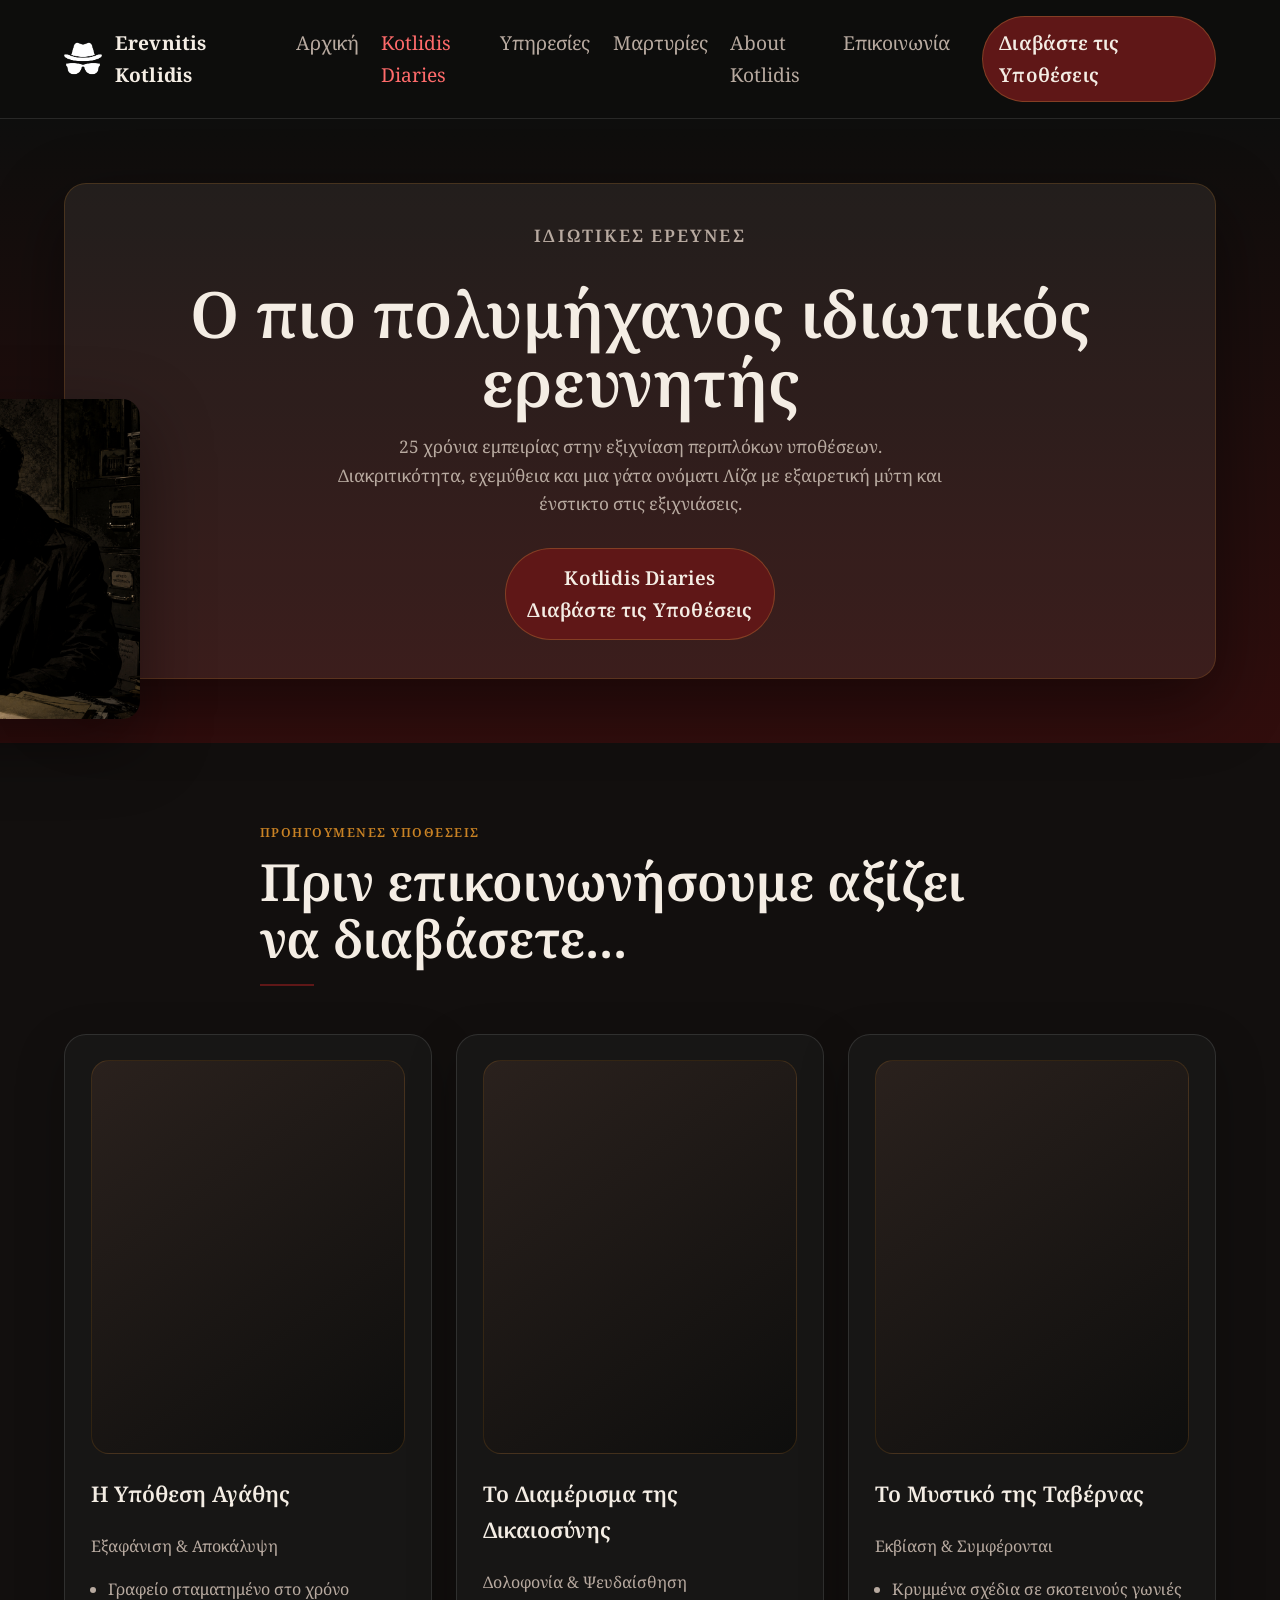
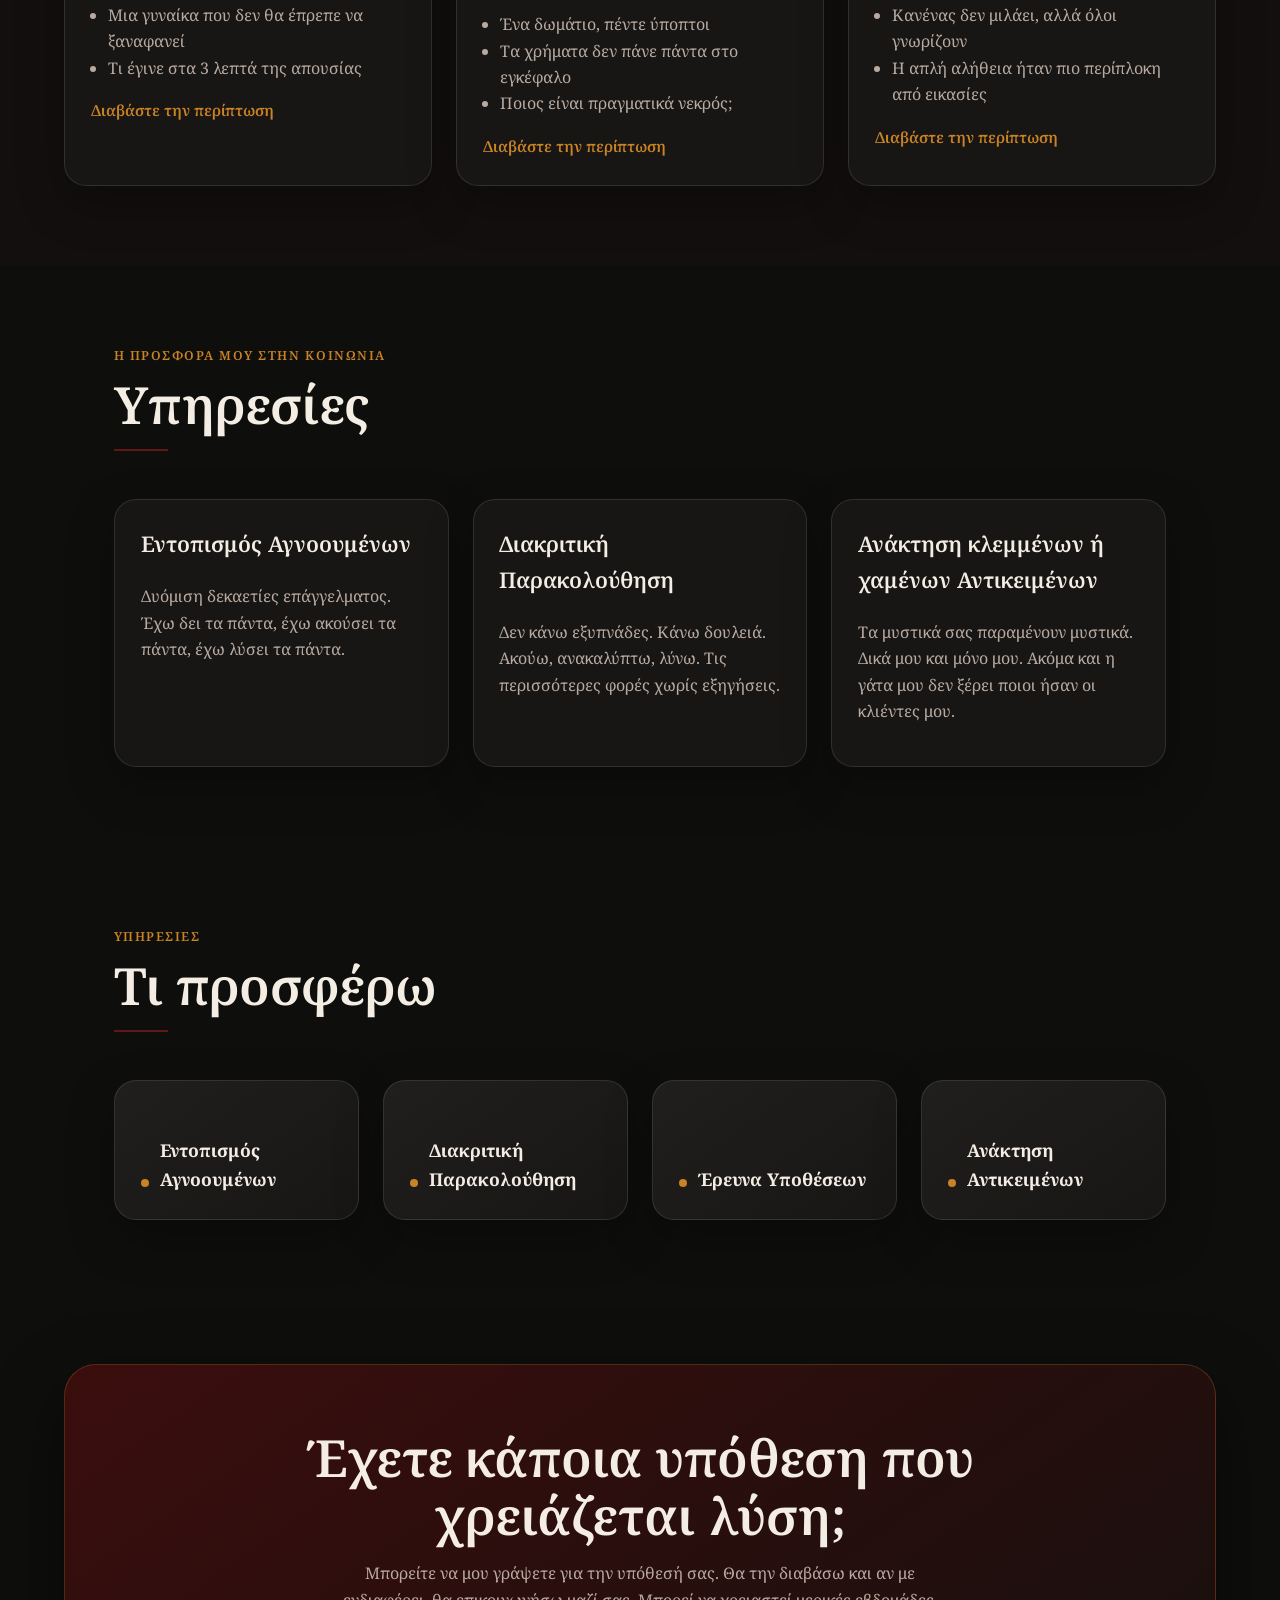
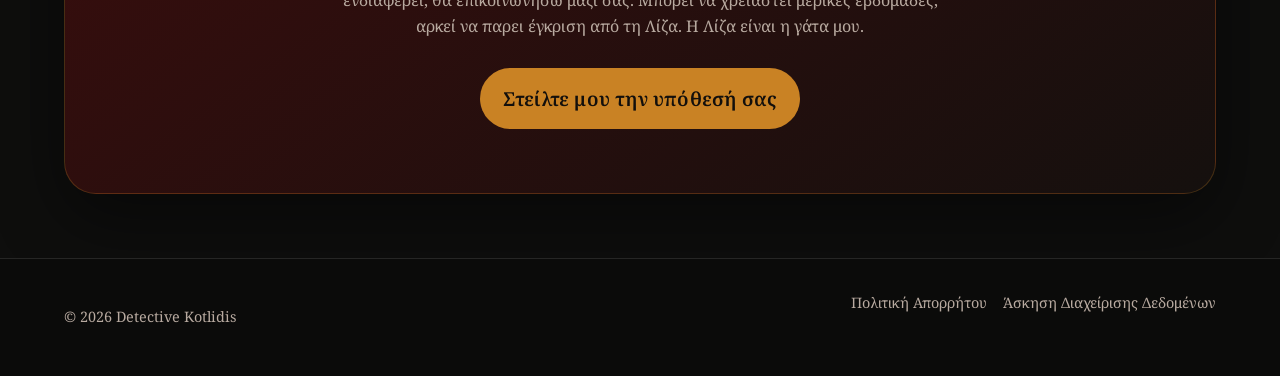
==== index.html @ f3c4bbe1 "Rename kotlidis-index.html to index.html" ====
<!DOCTYPE html>
<html lang="el">
<head>
  <meta charset="UTF-8" />
  <meta name="viewport" content="width=device-width, initial-scale=1.0" />

  <title>Erevnitis Kotlidis - Ιδιωτικές Έρευνες</title>

  <link rel="stylesheet" href="style.css" />
</head>

<body>

  <header class="site-header">
    <a href="#" class="logo">
      <img src="kotlidis_logo.png" alt="Detective Kotlidis Logo" class="logo-img">
      Erevnitis Kotlidis</a>

    <nav class="nav">
      <a href="#">Αρχική</a>
      <a href="#" class="diaries-link">Kotlidis Diaries</a>
      <a href="#">Υπηρεσίες</a>
      <a href="#">Μαρτυρίες</a>
      <a href="#">About Kotlidis</a>
      <a href="#">Επικοινωνία</a>
    </nav>

    <a href="#" class="btn btn-small">Διαβάστε τις Υποθέσεις</a>
  </header>

  <main>

    <section class="hero">
      <div class="hero-wrapper">
          <div class="hero-image">
        <img src="kotlidis-portrait.png" alt="Detective Kotlidis">
          </div>

        <div class="hero-content">
          <p class="eyebrow">Ιδιωτικές Έρευνες</p>

          <h1>Ο πιο πολυμήχανος ιδιωτικός ερευνητής</h1>

          <p>
            25 χρόνια εμπειρίας στην εξιχνίαση περιπλόκων υποθέσεων.<br> 
            Διακριτικότητα, εχεμύθεια και μια γάτα ονόματι Λίζα με εξαιρετική μύτη και ένστικτο στις εξιχνιάσεις.
          </p>

          <a href="#" class="btn">Kotlidis Diaries<br>Διαβάστε τις Υποθέσεις</a>
      

        </div>
      </div>
    </section>

    
    <section class="section muted">
      <div class="section-heading">
        <p class="eyebrow">Προηγούμενες Υποθέσεις</p>
        <h2>Πριν επικοινωνήσουμε αξίζει να διαβάσετε...</h2>
      </div>

      <div class="card-grid">
        <article class="therapist-card">
          <div class="avatar"></div>

          <h3>Η Υπόθεση Αγάθης</h3>
          <p>Εξαφάνιση & Αποκάλυψη</p>

          <ul>
            <li>Γραφείο σταματημένο στο χρόνο</li>
            <li>Μια γυναίκα που δεν θα έπρεπε να ξαναφανεί</li>
            <li>Τι έγινε στα 3 λεπτά της απουσίας</li>
          </ul>

          <a href="#">Διαβάστε την περίπτωση</a>
        </article>

        <article class="therapist-card">
          <div class="avatar"></div>

          <h3>Το Διαμέρισμα της Δικαιοσύνης</h3>
          <p>Δολοφονία & Ψευδαίσθηση</p>

          <ul>
            <li>Ένα δωμάτιο, πέντε ύποπτοι</li>
            <li>Τα χρήματα δεν πάνε πάντα στο εγκέφαλο</li>
            <li>Ποιος είναι πραγματικά νεκρός;</li>
          </ul>

          <a href="#">Διαβάστε την περίπτωση</a>
        </article>

        <article class="therapist-card">
          <div class="avatar"></div>

          <h3>Το Μυστικό της Ταβέρνας</h3>
          <p>Εκβίαση & Συμφέρονται</p>

          <ul>
            <li>Κρυμμένα σχέδια σε σκοτεινούς γωνιές</li>
            <li>Κανένας δεν μιλάει, αλλά όλοι γνωρίζουν</li>
            <li>Η απλή αλήθεια ήταν πιο περίπλοκη από εικασίες</li>
          </ul>

          <a href="#">Διαβάστε την περίπτωση</a>
        </article>
      </div>
    </section>

    <section class="intro section">
      <div class="section-heading">
        <p class="eyebrow">Η προσφορά μου στην κοινωνία</p>
        <h2>Υπηρεσίες</h2>
      </div>

      <div class="three-columns">
        <article>
          <h3>Εντοπισμός Αγνοουμένων</h3>
          <p>
            Δυόμιση δεκαετίες επάγγελματος. 
            Έχω δει τα πάντα, έχω ακούσει τα πάντα, έχω λύσει τα πάντα.
          </p>
        </article>

        <article>
          <h3>Διακριτική Παρακολούθηση</h3>
          <p>
            Δεν κάνω εξυπνάδες. Κάνω δουλειά. Ακούω, ανακαλύπτω, λύνω. 
            Τις περισσότερες φορές χωρίς εξηγήσεις.
          </p>
        </article>

        <article>
          <h3>Ανάκτηση κλεμμένων ή χαμένων Αντικειμένων</h3>
          <p>
            Τα μυστικά σας παραμένουν μυστικά. Δικά μου και μόνο μου. 
            Ακόμα και η γάτα μου δεν ξέρει ποιοι ήσαν οι κλιέντες μου.
          </p>
        </article>
      </div>
    </section>

    <section class="section">
      <div class="section-heading">
        <p class="eyebrow">Υπηρεσίες</p>
        <h2>Τι προσφέρω</h2>
      </div>

      <div class="service-grid">
        <a href="#" class="service-card">Εντοπισμός Αγνοουμένων</a>
        <a href="#" class="service-card">Διακριτική Παρακολούθηση</a>
        <a href="#" class="service-card">Έρευνα Υποθέσεων</a>
        <a href="#" class="service-card">Ανάκτηση Αντικειμένων</a>
      </div>
    </section>

    <section class="cta">
      <h2>Έχετε κάποια υπόθεση που χρειάζεται λύση;</h2>

      <p>
        Μπορείτε να μου γράψετε για την υπόθεσή σας. Θα την διαβάσω και αν με ενδιαφέρει, θα επικοινωνήσω μαζί σας. 
        Μπορεί να χρειαστεί μερικές εβδομάδες, αρκεί να παρει έγκριση από τη Λίζα. Η Λίζα είναι η γάτα μου.
      </p>

      <a href="#" class="btn">Στείλτε μου την υπόθεσή σας</a>
    </section>

  </main>

  <footer class="site-footer">
    <p>© 2026 Detective Kotlidis</p>

    <nav>
      <a href="#">Πολιτική Απορρήτου</a>
      <a href="#">Άσκηση Διαχείρισης Δεδομένων</a>
    </nav>
  </footer>

</body>
</html>
---- style.css ----
@import url("https://fonts.googleapis.com/css2?family=Noto+Serif:ital,wght@0,400;0,500;0,600;0,700;1,400&display=swap");

:root {
  --bg: #0e0e0d;
  --paper: #171615;
  --paper-soft: #211f1d;
  --text: #f4ede4;
  --muted: #b8aaa0;

  --red: #5f1717;
  --red-deep: #3b0d0d;
  --red-hover: #7a2020;

  --gold: #c98224;
  --gold-soft: #e0a047;

  --line: rgba(255, 255, 255, 0.11);
  --shadow: rgba(0, 0, 0, 0.45);

  --radius: 22px;
  --max: 1180px;
}

* {
  box-sizing: border-box;
}

html {
  scroll-behavior: smooth;
}

body {
  margin: 0;
  font-family: "Noto Serif", Georgia, "Times New Roman", serif;
  color: var(--text);
  background: var(--bg);
  line-height: 1.65;
}

a {
  color: inherit;
  text-decoration: none;
}

img {
  max-width: 100%;
  display: block;
}

/* Header */

.site-header {
  position: sticky;
  top: 0;
  z-index: 10;
  display: flex;
  align-items: center;
  justify-content: space-between;
  gap: 2rem;
  padding: 1rem 5vw;
  background: rgba(14, 14, 13, 0.9);
  backdrop-filter: blur(14px);
  border-bottom: 1px solid var(--line);
}

.logo {
  display: flex;
  align-items: center;
  gap: 0.8rem;
  font-size: 1.2rem;
  font-weight: 700;
  color: var(--text);
  letter-spacing: 0.01em;
}

.logo-img {
  width: 38px;
  height: 38px;
  object-fit: contain;
}

.nav {
  display: flex;
  gap: 1.4rem;
  font-size: 1.2rem;
}

.nav a {
  color: var(--muted);
  transition: color 0.2s ease;
}

.nav a:hover {
  color: var(--gold-soft);
}

.nav a.diaries-link {
  color: #ff6b6b !important;
}

.nav a.diaries-link:hover {
  color: #ffa8a8 !important;
}

/* Buttons */

.btn {
  display: inline-block;
  padding: 0.85rem 1.35rem;
  border-radius: 999px;
  background: var(--red);
  color: var(--text);
  font-size: 1.2rem;
  font-weight: 600;
  letter-spacing: 0.01em;
  border: 1px solid rgba(224, 160, 71, 0.28);
  transition: transform 0.2s ease, background 0.2s ease, border-color 0.2s ease;
}

.btn:hover {
  transform: translateY(-1px);
  background: var(--red-hover);
  border-color: var(--gold);
}

.btn-small {
  padding: 0.65rem 1rem;
}

/* Hero */

.hero {
  min-height: 48vh;
  display: flex;
  align-items: center;
  justify-content: center;
  padding: 4rem 5vw;
  background:
    linear-gradient(
      rgba(14, 14, 13, 0.72),
      rgba(59, 13, 13, 0.78)
    ),
    url("hero-image.jpg") center / cover;
}

.hero-wrapper {
  display: flex;
  flex-direction: row-reverse;
  align-items: center;
  gap: 3rem;
  max-width: 1200px;
  position: relative;
}

.hero-image {
  width: 320px;
  position: absolute;
  right: 50%;
  top: 50%;
  transform: translateY(-10%) translateX(-500px);
  z-index: 2;
}

.hero-image img {
  width: 100%;
  border-radius: 18px;
  box-shadow: 0 24px 70px var(--shadow);
}

.hero-content {
  flex: 1;
  max-width: none;
  text-align: center;
  padding: 2.35rem;
  border-radius: var(--radius);
  background: rgba(183, 177, 166, 0.1);
  border: 1px solid rgba(201, 130, 36, 0.22);
  box-shadow: 0 24px 70px var(--shadow);
  position: relative;
  z-index: 1;
}

.hero h1 {
  margin: 0 0 1rem;
  font-size: clamp(2.15rem, 5vw, 4.25rem);
  line-height: 1.08;
  color: var(--text);
  font-weight: 600;
}

.hero p {
  max-width: 650px;
  margin: 0 auto 1.8rem;
  font-size: 1.08rem;
  color: var(--muted);
}

/* Sections */

.section {
  max-width: var(--max);
  margin: 0 auto;
  padding: 5rem 5vw;
}

.muted {
  max-width: none;
  background: #120f0e;
}

.muted > * {
  max-width: var(--max);
  margin-left: auto;
  margin-right: auto;
}

.section-heading {
  max-width: 760px;
  margin-bottom: 3rem;
}

.eyebrow {
  margin: 0 0 0.6rem;
  font-size: 0.78rem;
  text-transform: uppercase;
  letter-spacing: 0.12em;
  color: var(--gold);
  font-weight: 600;
}

h2 {
  margin: 0;
  font-size: clamp(2rem, 4vw, 3.5rem);
  line-height: 1.12;
  color: var(--text);
  font-weight: 600;
}

h2::after {
  content: "";
  display: block;
  width: 54px;
  height: 2px;
  margin-top: 1rem;
  background: var(--red);
}

.hero h1::after,
.cta h2::after {
  display: none;
}

h3 {
  margin-top: 0;
  font-size: 1.35rem;
  color: var(--text);
  font-weight: 600;
}

/* Layout grids */

.three-columns,
.card-grid,
.service-grid {
  display: grid;
  gap: 1.5rem;
}

.three-columns {
  grid-template-columns: repeat(3, 1fr);
}

.card-grid {
  grid-template-columns: repeat(3, 1fr);
}

.service-grid {
  grid-template-columns: repeat(4, 1fr);
}

.two-sections {
  display: grid;
  grid-template-columns: 1fr 1fr;
  gap: 2rem;
  max-width: var(--max);
  margin: 0 auto;
}

.two-sections .section {
  margin: 0;
}

/* Cards */

.three-columns article,
.therapist-card,
.service-card {
  background: var(--paper);
  border: 1px solid var(--line);
  border-radius: var(--radius);
  padding: 1.6rem;
  box-shadow: 0 18px 48px rgba(0, 0, 0, 0.26);
  transition: border-color 0.2s ease, transform 0.2s ease;
}

.three-columns article:hover,
.therapist-card:hover,
.service-card:hover {
  border-color: rgba(201, 130, 36, 0.42);
  transform: translateY(-2px);
}

.three-columns article p,
.therapist-card p,
.therapist-card li {
  color: var(--muted);
}

/* Therapist cards (now Case cards) */

.therapist-card {
  min-height: 420px;
}

.therapist-card ul {
  padding-left: 1.1rem;
}

.therapist-card a {
  color: var(--gold);
  font-size: 0.95rem;
  font-weight: 600;
}

.therapist-card a:hover {
  color: var(--gold-soft);
}

.avatar {
  width: 100%;
  aspect-ratio: 4 / 5;
  border-radius: 18px;
  margin-bottom: 1.4rem;
  background:
    linear-gradient(
      145deg,
      #2a211d,
      #0e0e0d
    );
  border: 1px solid rgba(201, 130, 36, 0.18);
}

/* Service cards */

.service-card {
  min-height: 140px;
  display: flex;
  align-items: flex-end;
  font-size: 1.1rem;
  font-weight: 700;
  color: var(--text);
  background:
    linear-gradient(
      145deg,
      var(--paper-soft),
      var(--paper)
    );
}

.service-card::before {
  content: "";
  width: 8px;
  height: 8px;
  margin-right: 0.7rem;
  margin-bottom: 0.45rem;
  border-radius: 50%;
  background: var(--gold);
  flex: 0 0 auto;
}

/* CTA */

.cta {
  margin: 4rem 5vw;
  padding: 4rem 2rem;
  text-align: center;
  border-radius: 32px;
  background:
    linear-gradient(
      145deg,
      var(--red-deep),
      #15100e
    );
  color: var(--text);
  border: 1px solid rgba(201, 130, 36, 0.26);
  box-shadow: 0 24px 70px var(--shadow);
}

.cta h2 {
  max-width: 760px;
  margin: 0 auto 1rem;
}

.cta p {
  max-width: 620px;
  margin: 0 auto 1.8rem;
  color: var(--muted);
}

.cta .btn {
  background: var(--gold);
  color: #120f0c;
  border-color: transparent;
}

.cta .btn:hover {
  background: var(--gold-soft);
}

/* Footer */

.site-footer {
  display: flex;
  justify-content: space-between;
  gap: 2rem;
  padding: 2rem 5vw;
  border-top: 1px solid var(--line);
  font-size: 0.9rem;
  color: var(--muted);
  background: #0b0b0a;
}

.site-footer nav {
  display: flex;
  gap: 1rem;
}

.site-footer a {
  color: var(--muted);
}

.site-footer a:hover {
  color: var(--gold-soft);
}

/* Responsive */

@media (max-width: 900px) {
  .site-header {
    flex-wrap: wrap;
  }

  .nav {
    order: 3;
    width: 100%;
    overflow-x: auto;
    padding-bottom: 0.2rem;
  }

  .hero {
    min-height: auto;
    padding: 3.5rem 5vw;
  }

  .hero-content {
    padding: 2rem;
  }

  .hero h1 {
    font-size: clamp(2rem, 10vw, 3.35rem);
  }

  .three-columns,
  .card-grid,
  .service-grid {
    grid-template-columns: 1fr;
  }

  .site-footer {
    flex-direction: column;
  }
}
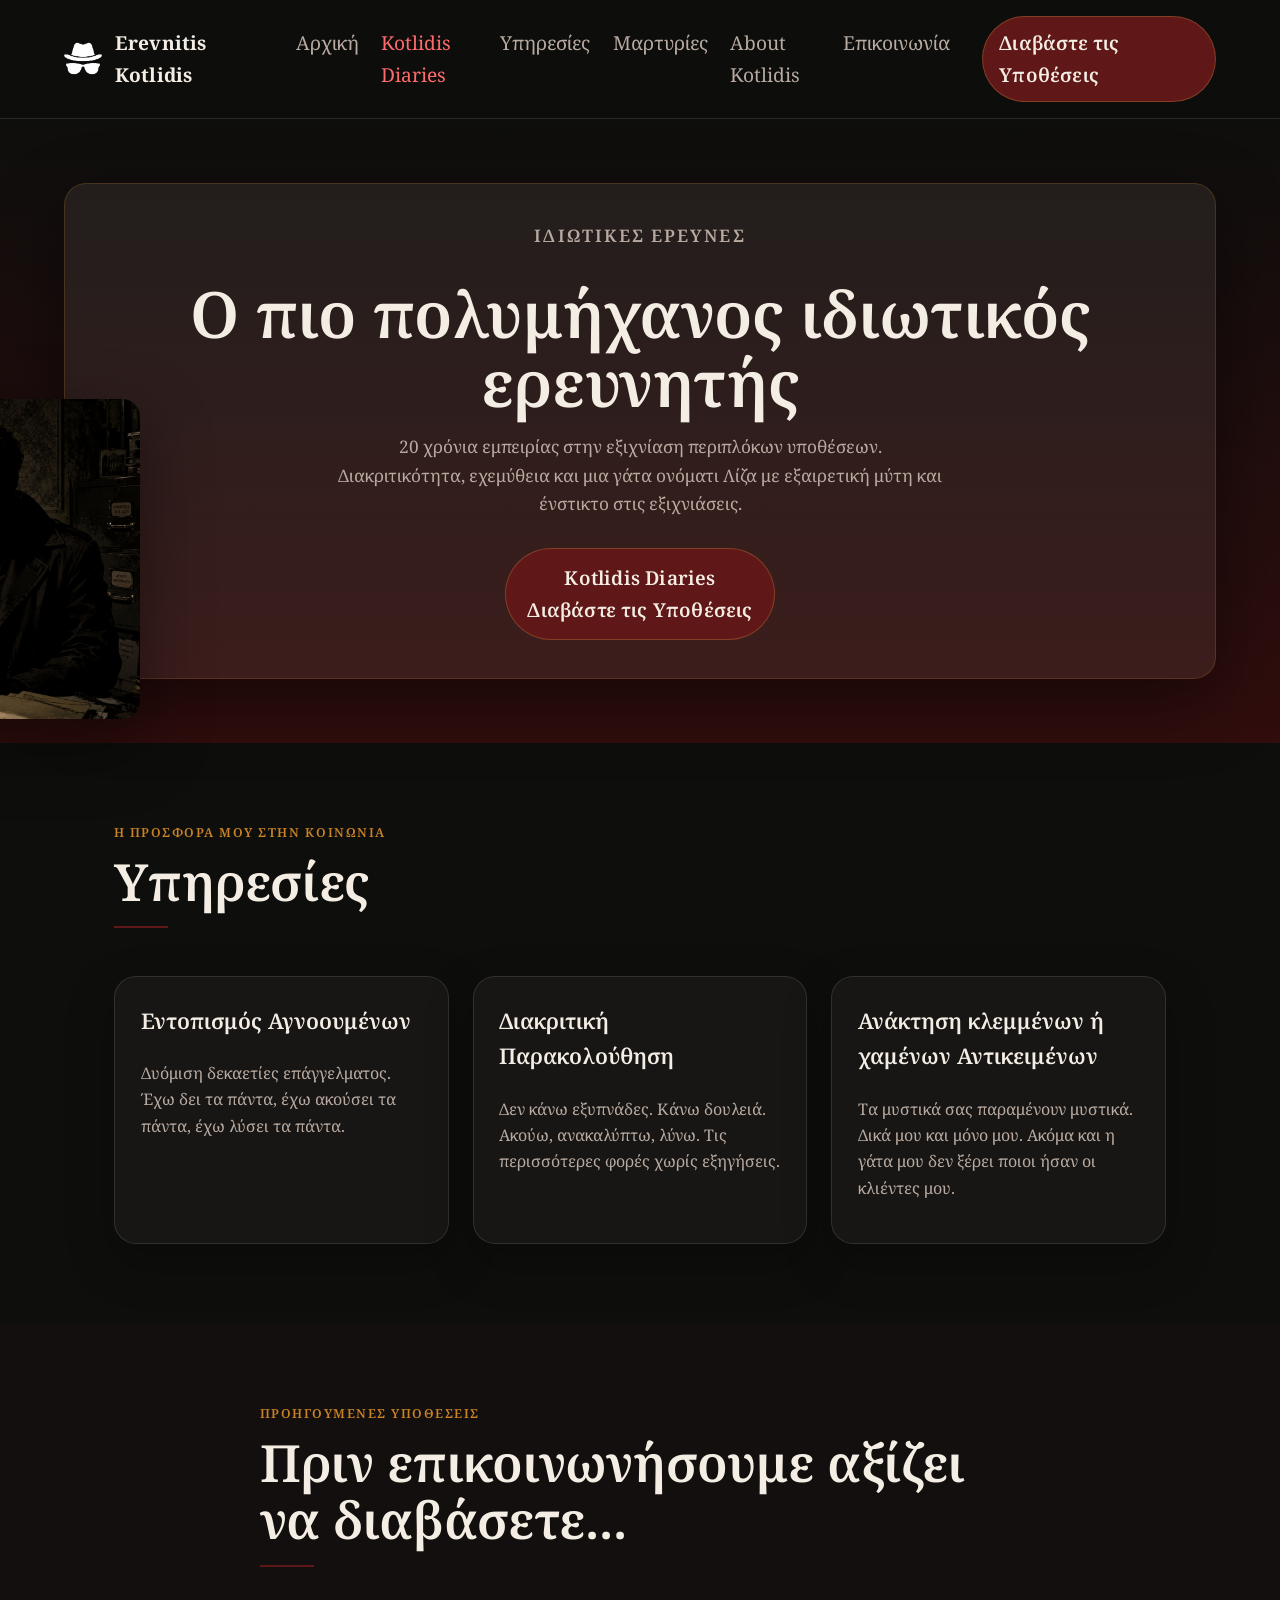
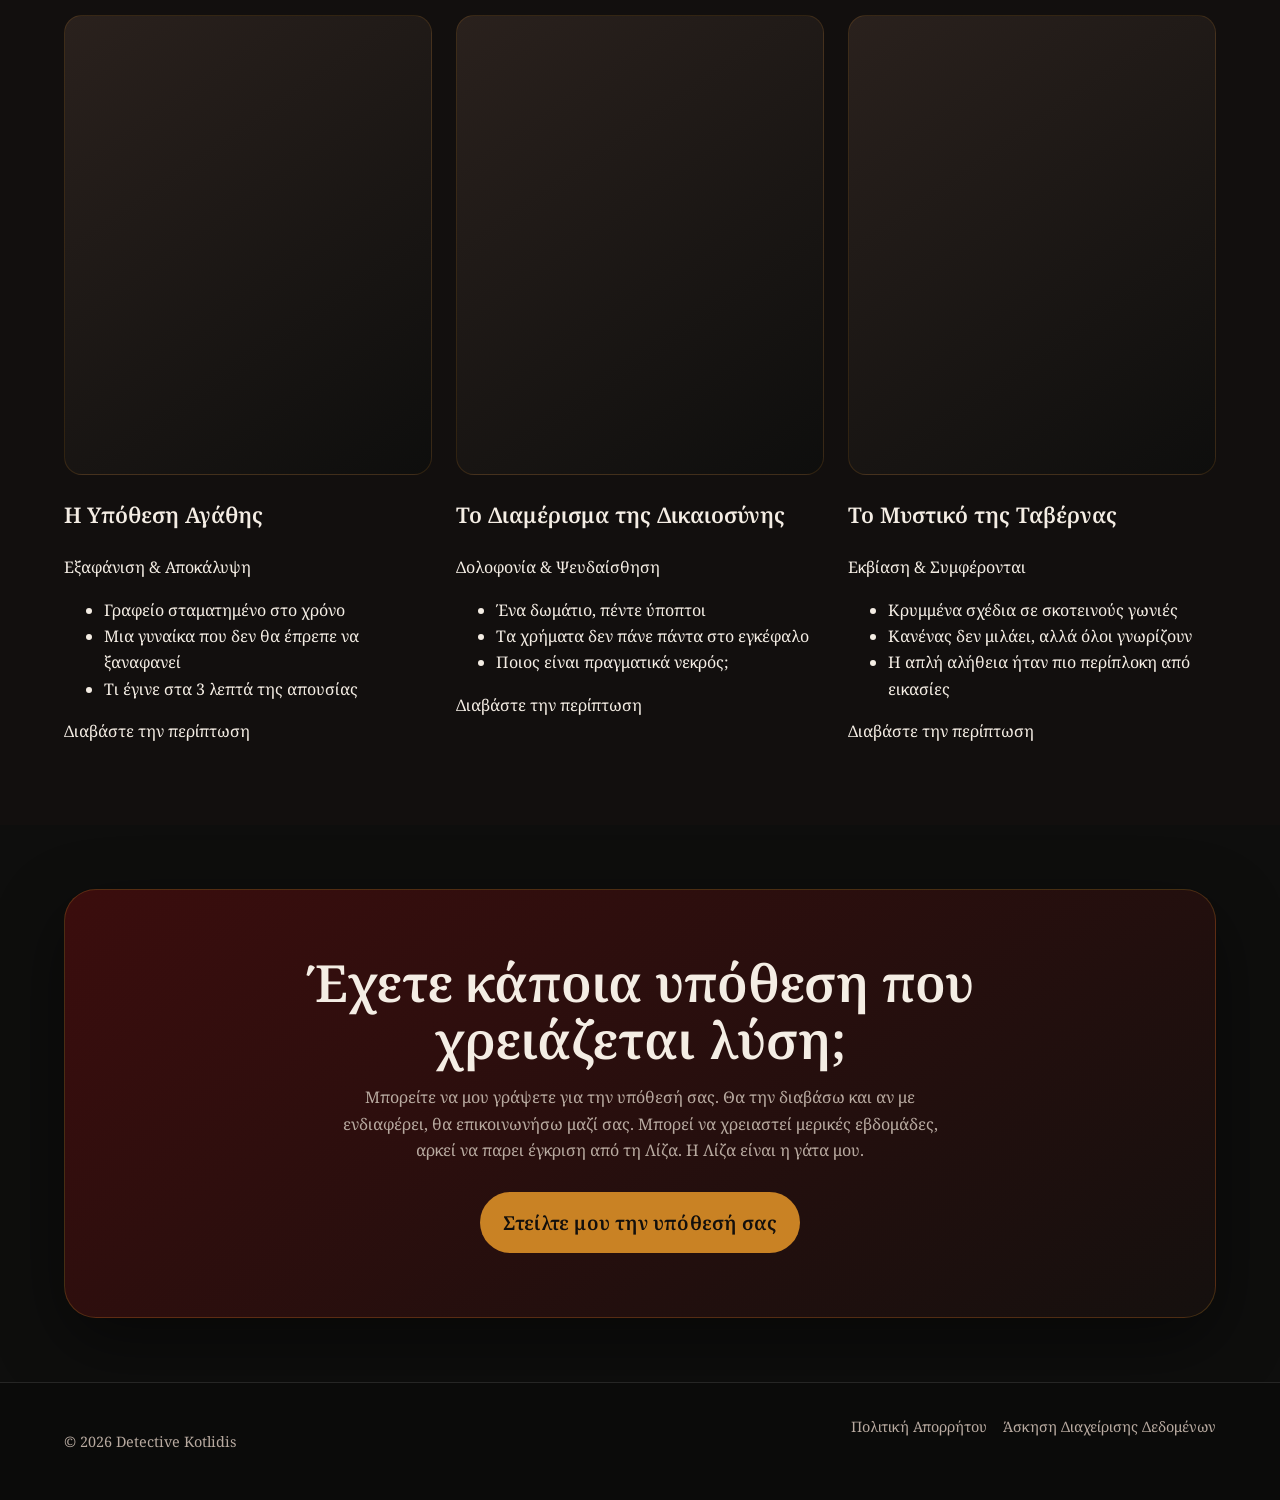
==== commit 11ef888d: "Update navigation links and add services section" ====
--- a/index.html
+++ b/index.html
@@ -17,15 +17,15 @@
       Erevnitis Kotlidis</a>
 
     <nav class="nav">
-      <a href="#">Αρχική</a>
-      <a href="#" class="diaries-link">Kotlidis Diaries</a>
-      <a href="#">Υπηρεσίες</a>
+      <a href="index.html">Αρχική</a>
+      <a href="kotlidis-diaries.html" class="diaries-link">Kotlidis Diaries</a>
+      <a href="#services">Υπηρεσίες</a>
       <a href="#">Μαρτυρίες</a>
       <a href="#">About Kotlidis</a>
       <a href="#">Επικοινωνία</a>
     </nav>
 
-    <a href="#" class="btn btn-small">Διαβάστε τις Υποθέσεις</a>
+    <a href="kotlidis-diaries.html" class="btn btn-small">Διαβάστε τις Υποθέσεις</a>
   </header>
 
   <main>
@@ -42,73 +42,18 @@
           <h1>Ο πιο πολυμήχανος ιδιωτικός ερευνητής</h1>
 
           <p>
-            25 χρόνια εμπειρίας στην εξιχνίαση περιπλόκων υποθέσεων.<br> 
+            20 χρόνια εμπειρίας στην εξιχνίαση περιπλόκων υποθέσεων.<br> 
             Διακριτικότητα, εχεμύθεια και μια γάτα ονόματι Λίζα με εξαιρετική μύτη και ένστικτο στις εξιχνιάσεις.
           </p>
 
-          <a href="#" class="btn">Kotlidis Diaries<br>Διαβάστε τις Υποθέσεις</a>
+          <a href="kotlidis-diaries.html" class="btn">Kotlidis Diaries<br>Διαβάστε τις Υποθέσεις</a>
       
 
         </div>
       </div>
     </section>
 
-    
-    <section class="section muted">
-      <div class="section-heading">
-        <p class="eyebrow">Προηγούμενες Υποθέσεις</p>
-        <h2>Πριν επικοινωνήσουμε αξίζει να διαβάσετε...</h2>
-      </div>
-
-      <div class="card-grid">
-        <article class="therapist-card">
-          <div class="avatar"></div>
-
-          <h3>Η Υπόθεση Αγάθης</h3>
-          <p>Εξαφάνιση & Αποκάλυψη</p>
-
-          <ul>
-            <li>Γραφείο σταματημένο στο χρόνο</li>
-            <li>Μια γυναίκα που δεν θα έπρεπε να ξαναφανεί</li>
-            <li>Τι έγινε στα 3 λεπτά της απουσίας</li>
-          </ul>
-
-          <a href="#">Διαβάστε την περίπτωση</a>
-        </article>
-
-        <article class="therapist-card">
-          <div class="avatar"></div>
-
-          <h3>Το Διαμέρισμα της Δικαιοσύνης</h3>
-          <p>Δολοφονία & Ψευδαίσθηση</p>
-
-          <ul>
-            <li>Ένα δωμάτιο, πέντε ύποπτοι</li>
-            <li>Τα χρήματα δεν πάνε πάντα στο εγκέφαλο</li>
-            <li>Ποιος είναι πραγματικά νεκρός;</li>
-          </ul>
-
-          <a href="#">Διαβάστε την περίπτωση</a>
-        </article>
-
-        <article class="therapist-card">
-          <div class="avatar"></div>
-
-          <h3>Το Μυστικό της Ταβέρνας</h3>
-          <p>Εκβίαση & Συμφέρονται</p>
-
-          <ul>
-            <li>Κρυμμένα σχέδια σε σκοτεινούς γωνιές</li>
-            <li>Κανένας δεν μιλάει, αλλά όλοι γνωρίζουν</li>
-            <li>Η απλή αλήθεια ήταν πιο περίπλοκη από εικασίες</li>
-          </ul>
-
-          <a href="#">Διαβάστε την περίπτωση</a>
-        </article>
-      </div>
-    </section>
-
-    <section class="intro section">
+        <section class="services section" id="services">
       <div class="section-heading">
         <p class="eyebrow">Η προσφορά μου στην κοινωνία</p>
         <h2>Υπηρεσίες</h2>
@@ -140,18 +85,58 @@
         </article>
       </div>
     </section>
-
-    <section class="section">
+    
+    <section class="section muted">
       <div class="section-heading">
-        <p class="eyebrow">Υπηρεσίες</p>
-        <h2>Τι προσφέρω</h2>
+        <p class="eyebrow">Προηγούμενες Υποθέσεις</p>
+        <h2>Πριν επικοινωνήσουμε αξίζει να διαβάσετε...</h2>
       </div>
 
-      <div class="service-grid">
-        <a href="#" class="service-card">Εντοπισμός Αγνοουμένων</a>
-        <a href="#" class="service-card">Διακριτική Παρακολούθηση</a>
-        <a href="#" class="service-card">Έρευνα Υποθέσεων</a>
-        <a href="#" class="service-card">Ανάκτηση Αντικειμένων</a>
+      <div class="card-grid">
+        <article class="case-card">
+          <div class="avatar"></div>
+
+          <h3>Η Υπόθεση Αγάθης</h3>
+          <p>Εξαφάνιση & Αποκάλυψη</p>
+
+          <ul>
+            <li>Γραφείο σταματημένο στο χρόνο</li>
+            <li>Μια γυναίκα που δεν θα έπρεπε να ξαναφανεί</li>
+            <li>Τι έγινε στα 3 λεπτά της απουσίας</li>
+          </ul>
+
+          <a href="#">Διαβάστε την περίπτωση</a>
+        </article>
+
+        <article class="case-card">
+          <div class="avatar"></div>
+
+          <h3>Το Διαμέρισμα της Δικαιοσύνης</h3>
+          <p>Δολοφονία & Ψευδαίσθηση</p>
+
+          <ul>
+            <li>Ένα δωμάτιο, πέντε ύποπτοι</li>
+            <li>Τα χρήματα δεν πάνε πάντα στο εγκέφαλο</li>
+            <li>Ποιος είναι πραγματικά νεκρός;</li>
+          </ul>
+
+          <a href="#">Διαβάστε την περίπτωση</a>
+        </article>
+
+        <article class="case-card">
+          <div class="avatar"></div>
+
+          <h3>Το Μυστικό της Ταβέρνας</h3>
+          <p>Εκβίαση & Συμφέρονται</p>
+
+          <ul>
+            <li>Κρυμμένα σχέδια σε σκοτεινούς γωνιές</li>
+            <li>Κανένας δεν μιλάει, αλλά όλοι γνωρίζουν</li>
+            <li>Η απλή αλήθεια ήταν πιο περίπλοκη από εικασίες</li>
+          </ul>
+
+          <a href="#">Διαβάστε την περίπτωση</a>
+        </article>
       </div>
     </section>
 
